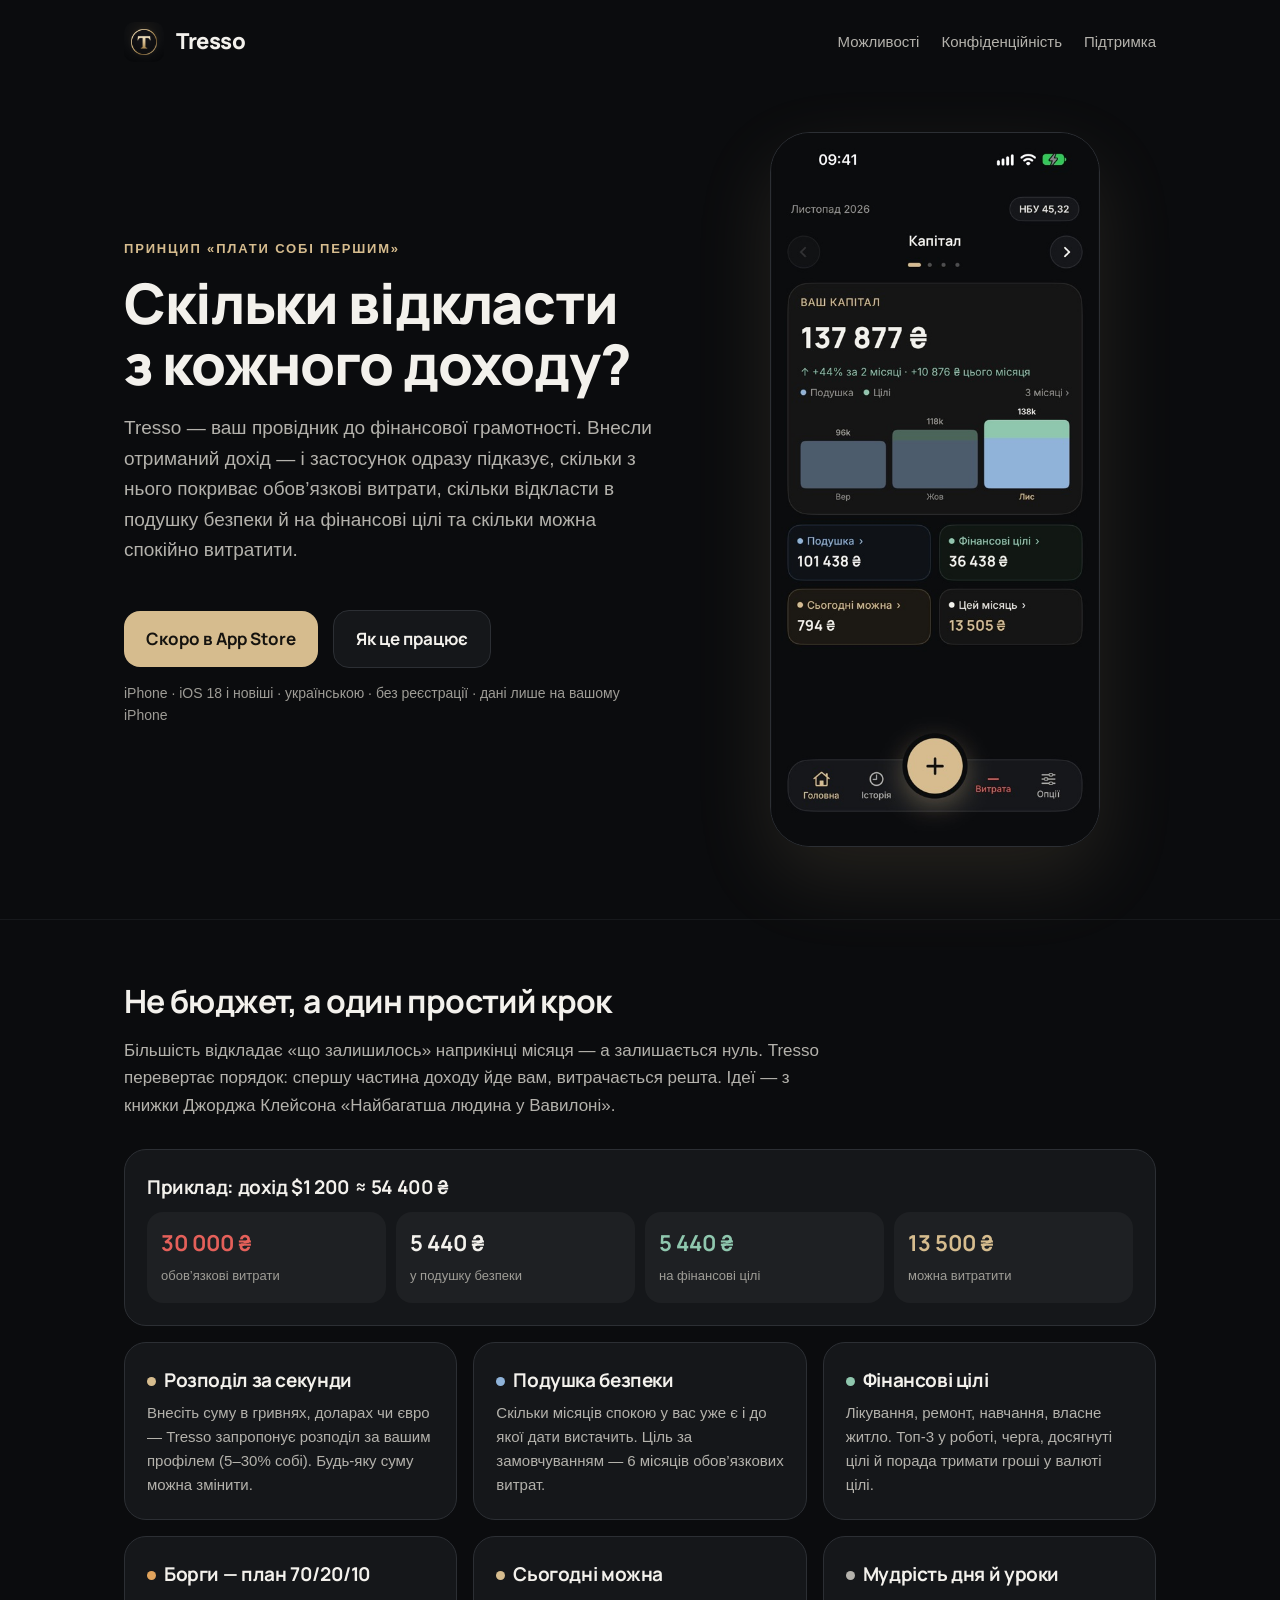
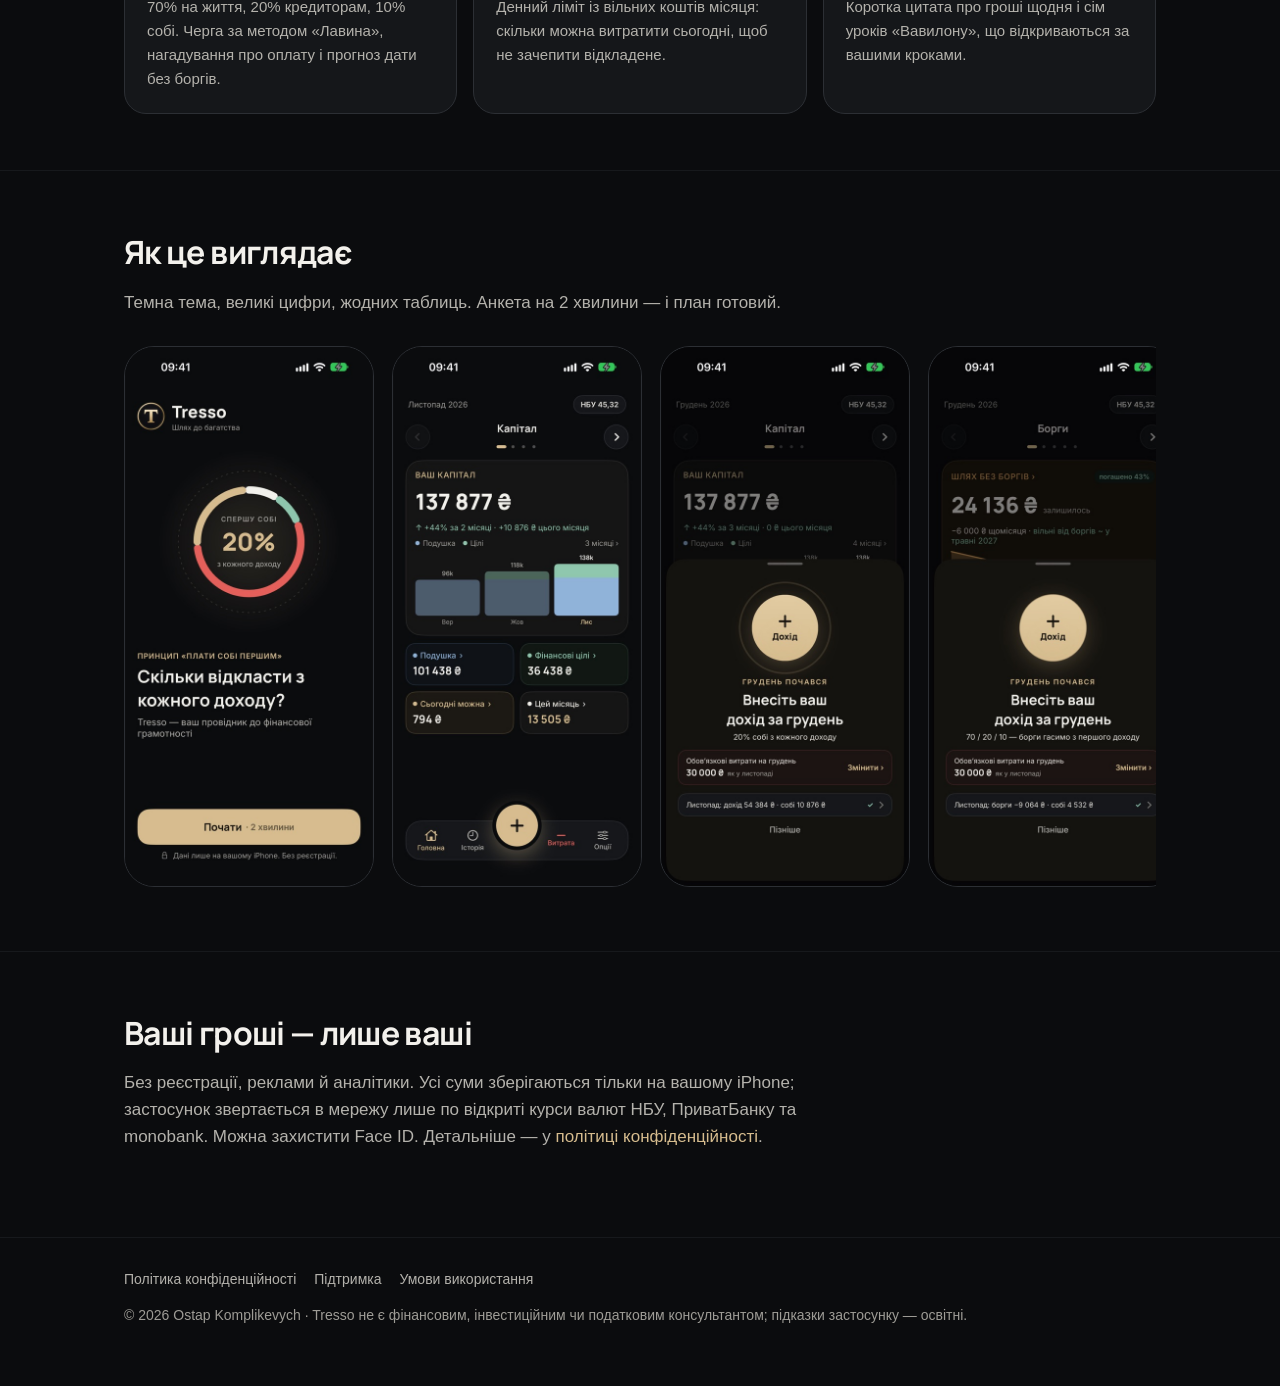
==== index.html @ 22d1ff24 "Tresso website: landing, privacy policy, support, terms Co-Authored-By: Claude Opus 5.5 <noreply@ant" ====
<!doctype html>
<html lang="uk">
<head>
  <meta charset="utf-8">
  <meta name="viewport" content="width=device-width, initial-scale=1">
  <title>Tresso — спершу собі з кожного доходу</title>
  <meta name="description" content="Tresso — застосунок для iPhone: вносите дохід, і він підказує, скільки покрити витрат, скільки відкласти в подушку безпеки й на фінансові цілі та скільки можна спокійно витратити. Без реєстрації, дані лише на вашому iPhone.">
  <meta property="og:title" content="Tresso — спершу собі з кожного доходу">
  <meta property="og:description" content="Розподіл доходу за принципом «Плати собі першим». Подушка безпеки, фінансові цілі, борги за методом «Лавина». Дані лише на вашому iPhone.">
  <meta property="og:image" content="assets/icon-512.png">
  <meta name="theme-color" content="#0B0C0E">
  <link rel="icon" href="assets/favicon.png">
  <link rel="apple-touch-icon" href="assets/apple-touch-icon.png">
  <link rel="stylesheet" href="assets/style.css">
</head>
<body>
  <div class="wrap">
    <header class="top">
      <a class="brand" href="./"><img src="assets/icon-512.png" alt="">Tresso</a>
      <nav><a href="#features">Можливості</a><a href="privacy.html">Конфіденційність</a><a href="support.html">Підтримка</a></nav>
    </header>

    <div class="hero">
      <div>
        <div class="eyebrow">Принцип «Плати собі першим»</div>
        <h1>Скільки відкласти з&nbsp;кожного доходу?</h1>
        <p class="lead">Tresso — ваш провідник до фінансової грамотності. Внесли отриманий дохід — і застосунок одразу підказує, скільки з нього покриває обов’язкові витрати, скільки відкласти в подушку безпеки й на фінансові цілі та скільки можна спокійно витратити.</p>
        <a class="cta" href="support.html#download">Скоро в App Store</a>
        <a class="cta secondary" href="#features">Як це працює</a>
        <p class="note">iPhone · iOS 18 і новіші · українською · без реєстрації · дані лише на вашому iPhone</p>
      </div>
      <img class="phone" src="assets/home.jpg" alt="Головний екран Tresso: капітал, подушка, фінансові цілі">
    </div>
  </div>

  <section id="features">
    <div class="wrap">
      <h2>Не бюджет, а один простий крок</h2>
      <p class="sub">Більшість відкладає «що залишилось» наприкінці місяця — а залишається нуль. Tresso перевертає порядок: спершу частина доходу йде вам, витрачається решта. Ідеї — з книжки Джорджа Клейсона «Найбагатша людина у Вавилоні».</p>
      <div class="card">
        <h3>Приклад: дохід $1 200 ≈ 54 400 ₴</h3>
        <div class="split">
          <div><b style="color:var(--red)">30 000 ₴</b><span>обов’язкові витрати</span></div>
          <div><b>5 440 ₴</b><span>у подушку безпеки</span></div>
          <div><b style="color:var(--sage)">5 440 ₴</b><span>на фінансові цілі</span></div>
          <div><b style="color:var(--gold)">13 500 ₴</b><span>можна витратити</span></div>
        </div>
      </div>
      <div class="grid" style="margin-top:16px">
        <div class="card"><h3><span class="dot" style="background:var(--gold)"></span>Розподіл за секунди</h3><p>Внесіть суму в гривнях, доларах чи євро — Tresso запропонує розподіл за вашим профілем (5–30% собі). Будь-яку суму можна змінити.</p></div>
        <div class="card"><h3><span class="dot" style="background:var(--blue)"></span>Подушка безпеки</h3><p>Скільки місяців спокою у вас уже є і до якої дати вистачить. Ціль за замовчуванням — 6 місяців обов’язкових витрат.</p></div>
        <div class="card"><h3><span class="dot" style="background:var(--sage)"></span>Фінансові цілі</h3><p>Лікування, ремонт, навчання, власне житло. Топ-3 у роботі, черга, досягнуті цілі й порада тримати гроші у валюті цілі.</p></div>
        <div class="card"><h3><span class="dot" style="background:var(--orange)"></span>Борги — план 70/20/10</h3><p>70% на життя, 20% кредиторам, 10% собі. Черга за методом «Лавина», нагадування про оплату і прогноз дати без боргів.</p></div>
        <div class="card"><h3><span class="dot" style="background:var(--gold)"></span>Сьогодні можна</h3><p>Денний ліміт із вільних коштів місяця: скільки можна витратити сьогодні, щоб не зачепити відкладене.</p></div>
        <div class="card"><h3><span class="dot" style="background:var(--muted)"></span>Мудрість дня й уроки</h3><p>Коротка цитата про гроші щодня і сім уроків «Вавилону», що відкриваються за вашими кроками.</p></div>
      </div>
    </div>
  </section>

  <section>
    <div class="wrap">
      <h2>Як це виглядає</h2>
      <p class="sub">Темна тема, великі цифри, жодних таблиць. Анкета на 2 хвилини — і план готовий.</p>
      <div class="shots">
        <img src="assets/welcome.jpg" alt="Вітальний екран: спершу собі 20% з кожного доходу" loading="lazy">
        <img src="assets/home.jpg" alt="Головний: капітал за місяцями" loading="lazy">
        <img src="assets/newmonth.jpg" alt="Новий місяць: внесіть дохід за грудень" loading="lazy">
        <img src="assets/debts.jpg" alt="Шлях без боргів" loading="lazy">
        <img src="assets/wisdom.jpg" alt="Мудрість дня" loading="lazy">
      </div>
    </div>
  </section>

  <section>
    <div class="wrap">
      <h2>Ваші гроші — лише ваші</h2>
      <p class="sub">Без реєстрації, реклами й аналітики. Усі суми зберігаються тільки на вашому iPhone; застосунок звертається в мережу лише по відкриті курси валют НБУ, ПриватБанку та monobank. Можна захистити Face ID. Детальніше — у <a href="privacy.html">політиці конфіденційності</a>.</p>
    </div>
  </section>

  <footer>
    <div class="wrap">
      <a href="privacy.html">Політика конфіденційності</a><a href="support.html">Підтримка</a><a href="terms.html">Умови використання</a>
      <p>© 2026 Ostap Komplikevych · Tresso не є фінансовим, інвестиційним чи податковим консультантом; підказки застосунку — освітні.</p>
    </div>
  </footer>
</body>
</html>
---- assets/style.css ----
@font-face { font-family: Manrope; src: url("fonts/Manrope.ttf") format("truetype"); font-weight: 200 800; font-display: swap; }
:root {
  --bg: #0B0C0E; --surface: #15171A; --raised: #1E2023; --border: #2C2F34;
  --text: #F3F1EC; --muted: #B4B2AC; --muted2: #9E9C96;
  --gold: #D6BC8E; --gold-dim: #2A2419; --sage: #8FC7AE; --blue: #8FB3D9; --red: #E5605A; --orange: #E0A35C;
}
* { box-sizing: border-box; }
html { -webkit-text-size-adjust: 100%; }
body { margin: 0; background: var(--bg); color: var(--text); font: 17px/1.6 -apple-system, BlinkMacSystemFont, "Inter", "Segoe UI", Roboto, sans-serif; }
a { color: var(--gold); text-decoration: none; }
a:hover { text-decoration: underline; }
h1, h2, h3, .brand { font-family: Manrope, -apple-system, sans-serif; letter-spacing: -0.02em; }
.wrap { max-width: 1080px; margin: 0 auto; padding: 0 24px; }
header.top { display: flex; align-items: center; justify-content: space-between; padding: 22px 0; }
.brand { display: flex; align-items: center; gap: 12px; font-weight: 800; font-size: 22px; color: var(--text); }
.brand img { width: 40px; height: 40px; border-radius: 10px; }
nav a { color: var(--muted); margin-left: 22px; font-size: 15px; }
.hero { display: grid; grid-template-columns: 1.1fr .9fr; gap: 48px; align-items: center; padding: 48px 0 72px; }
.eyebrow { color: var(--gold); text-transform: uppercase; letter-spacing: .14em; font-size: 13px; font-weight: 600; }
.hero h1 { font-size: clamp(36px, 5vw, 56px); line-height: 1.08; margin: 14px 0 18px; font-weight: 800; }
.hero p.lead { color: var(--muted); font-size: 19px; max-width: 34em; }
.cta { display: inline-flex; align-items: center; gap: 10px; margin-top: 26px; padding: 14px 22px; border-radius: 16px; background: var(--gold); color: #15130F; font-weight: 700; font-family: Manrope, sans-serif; }
.cta.secondary { background: var(--surface); color: var(--text); border: 1px solid var(--border); margin-left: 10px; }
.cta:hover { text-decoration: none; filter: brightness(1.05); }
.note { color: var(--muted2); font-size: 14px; margin-top: 14px; }
.phone { width: 100%; max-width: 330px; justify-self: center; border-radius: 40px; border: 1px solid var(--border); box-shadow: 0 30px 80px rgba(214,188,142,.12); }
section { padding: 56px 0; border-top: 1px solid #17191c; }
section h2 { font-size: 32px; margin: 0 0 10px; }
section p.sub { color: var(--muted); margin: 0 0 30px; max-width: 42em; }
.grid { display: grid; grid-template-columns: repeat(3, 1fr); gap: 16px; }
.card { background: var(--surface); border: 1px solid var(--border); border-radius: 22px; padding: 22px; }
.card h3 { margin: 0 0 6px; font-size: 19px; }
.card p { margin: 0; color: var(--muted); font-size: 15px; }
.dot { display: inline-block; width: 9px; height: 9px; border-radius: 50%; margin-right: 8px; vertical-align: middle; }
.shots { display: flex; gap: 18px; overflow-x: auto; padding-bottom: 8px; scroll-snap-type: x mandatory; }
.shots img { width: 250px; flex: none; border-radius: 30px; border: 1px solid var(--border); scroll-snap-align: start; }
.split { display: grid; grid-template-columns: repeat(4, 1fr); gap: 10px; margin-top: 10px; }
.split div { background: var(--raised); border-radius: 16px; padding: 14px; }
.split b { display: block; font-family: Manrope, sans-serif; font-size: 22px; }
.split span { color: var(--muted2); font-size: 13px; }
footer { border-top: 1px solid #17191c; padding: 30px 0 46px; color: var(--muted2); font-size: 14px; }
footer a { color: var(--muted); margin-right: 18px; }
.doc { max-width: 760px; padding: 24px 0 64px; }
.doc h1 { font-size: 38px; margin: 10px 0 6px; }
.doc h2 { font-size: 22px; margin: 34px 0 8px; }
.doc p, .doc li { color: #E9E6DF; }
.doc .updated { color: var(--muted2); font-size: 14px; }
.doc table { width: 100%; border-collapse: collapse; margin: 12px 0; font-size: 15px; }
.doc td, .doc th { text-align: left; border-bottom: 1px solid var(--border); padding: 10px 8px; vertical-align: top; }
.doc th { color: var(--muted2); font-weight: 600; }
.lang { color: var(--muted2); font-size: 14px; }
details { background: var(--surface); border: 1px solid var(--border); border-radius: 16px; padding: 14px 18px; margin: 10px 0; }
summary { cursor: pointer; font-weight: 600; }
@media (max-width: 820px) {
  .hero { grid-template-columns: 1fr; padding-top: 18px; }
  .grid { grid-template-columns: 1fr; }
  .split { grid-template-columns: repeat(2, 1fr); }
  nav a { margin-left: 14px; }
}
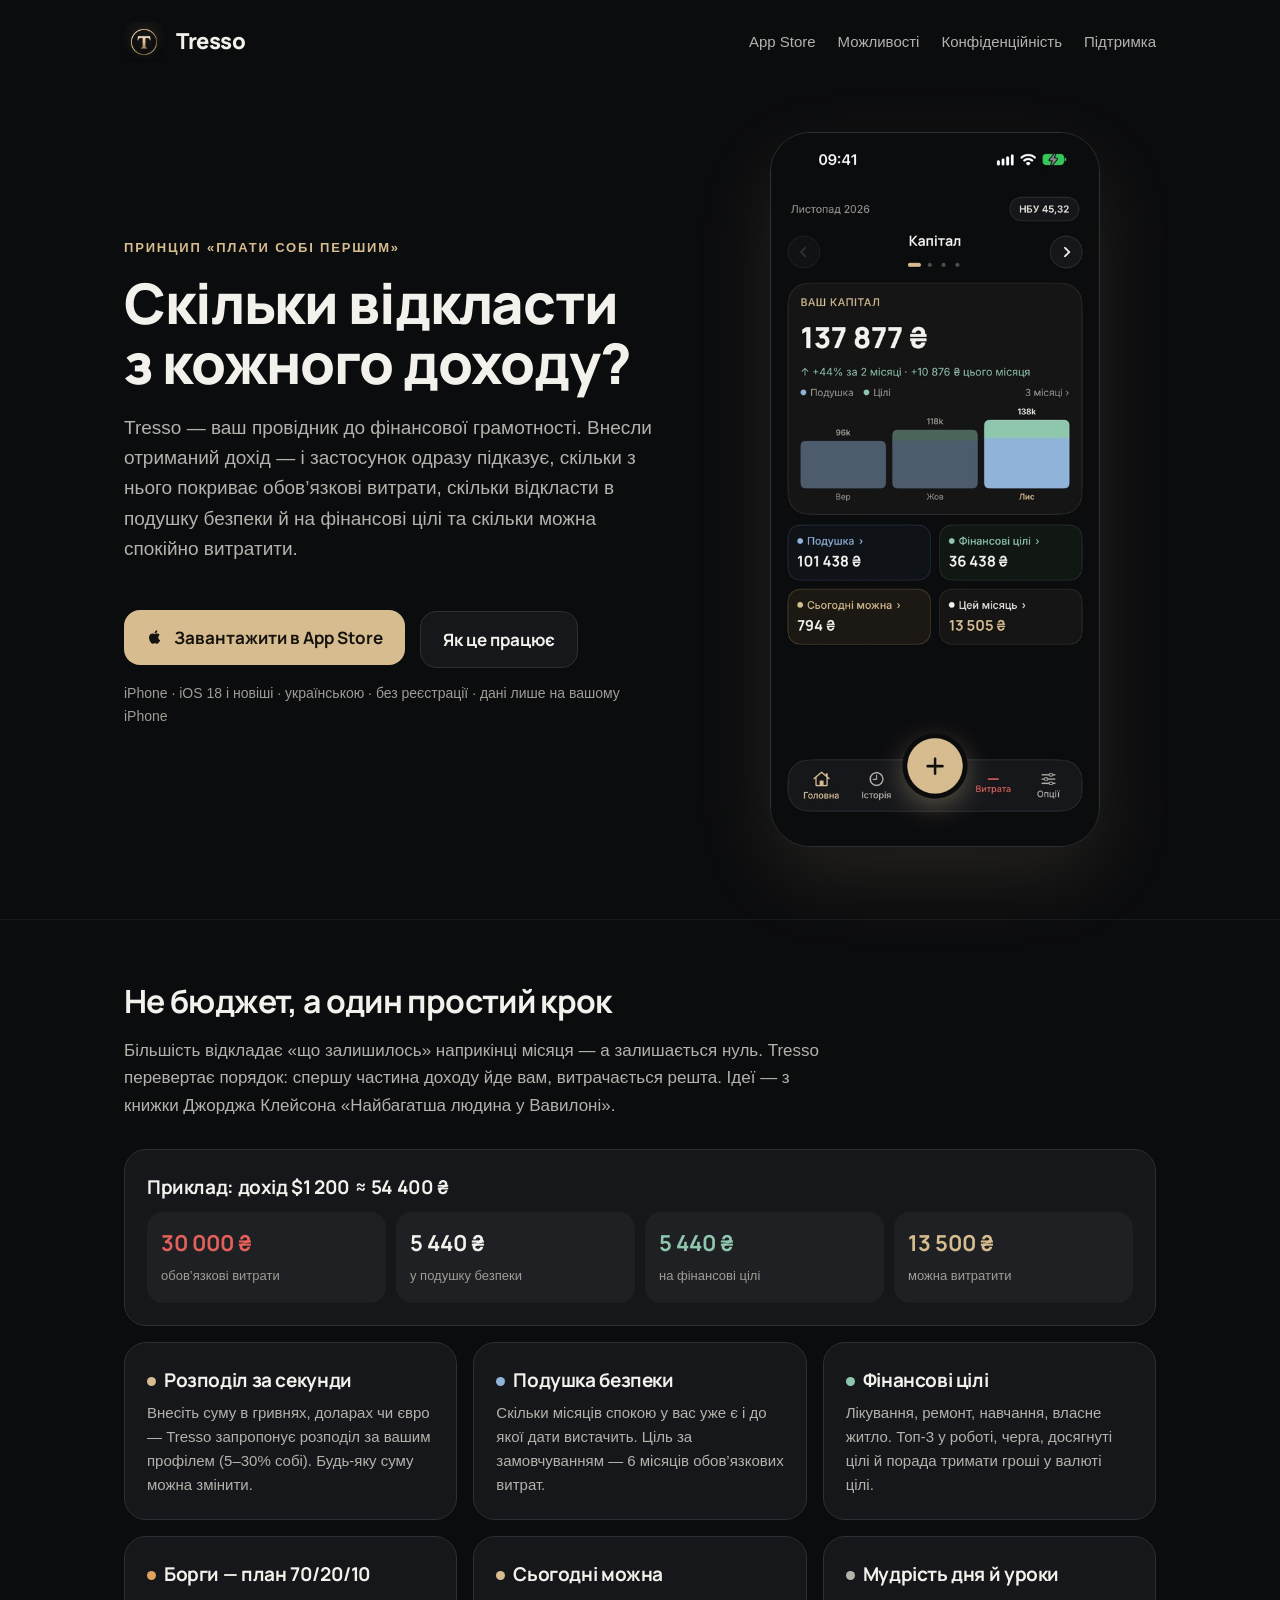
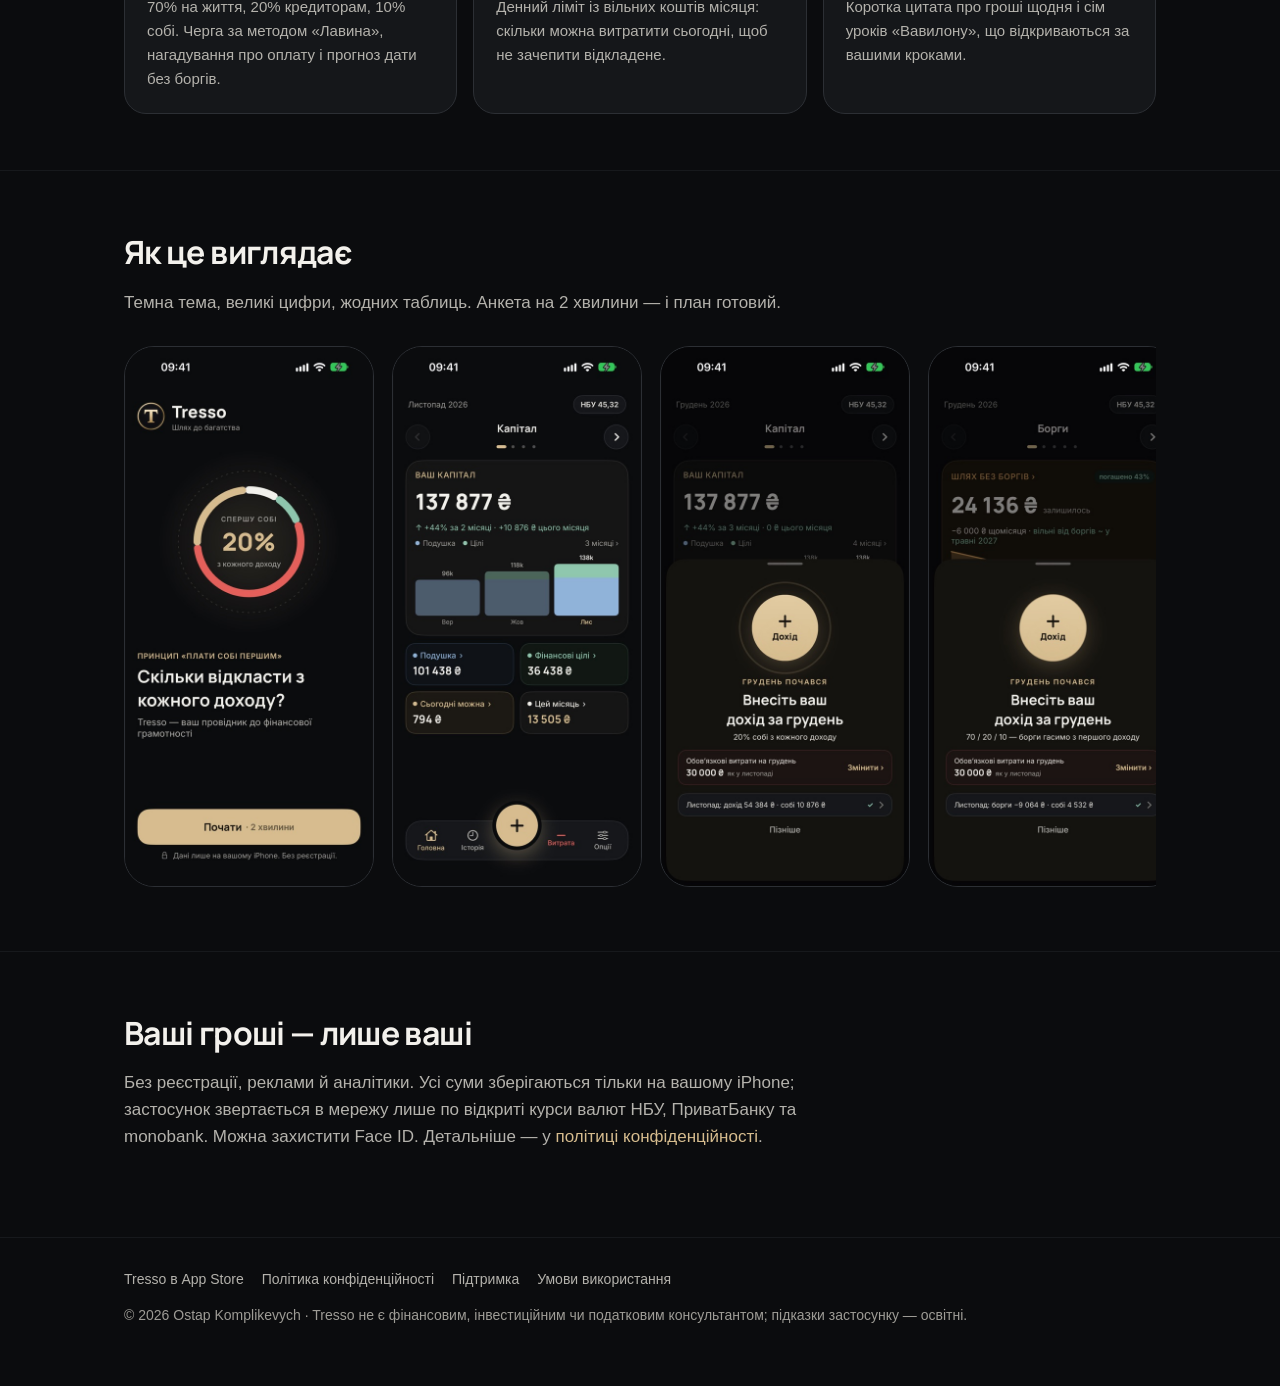
==== commit faa9cc0c: "App Store link: hero button, nav, footer, support page, Safari smart banner Co-Authored-By: Claude O" ====
--- a/index.html
+++ b/index.html
@@ -9,6 +9,7 @@
   <meta property="og:description" content="Розподіл доходу за принципом «Плати собі першим». Подушка безпеки, фінансові цілі, борги за методом «Лавина». Дані лише на вашому iPhone.">
   <meta property="og:image" content="assets/icon-512.png">
   <meta name="theme-color" content="#0B0C0E">
+  <meta name="apple-itunes-app" content="app-id=6835230942">
   <link rel="icon" href="assets/favicon.png">
   <link rel="apple-touch-icon" href="assets/apple-touch-icon.png">
   <link rel="stylesheet" href="assets/style.css">
@@ -17,7 +18,7 @@
   <div class="wrap">
     <header class="top">
       <a class="brand" href="./"><img src="assets/icon-512.png" alt="">Tresso</a>
-      <nav><a href="#features">Можливості</a><a href="privacy.html">Конфіденційність</a><a href="support.html">Підтримка</a></nav>
+      <nav><a href="https://apps.apple.com/us/app/tresso-%D1%88%D0%BB%D1%8F%D1%85-%D0%B4%D0%BE-%D0%B1%D0%B0%D0%B3%D0%B0%D1%82%D1%81%D1%82%D0%B2%D0%B0/id6835230942">App Store</a><a href="#features">Можливості</a><a href="privacy.html">Конфіденційність</a><a href="support.html">Підтримка</a></nav>
     </header>
 
     <div class="hero">
@@ -25,7 +26,7 @@
         <div class="eyebrow">Принцип «Плати собі першим»</div>
         <h1>Скільки відкласти з&nbsp;кожного доходу?</h1>
         <p class="lead">Tresso — ваш провідник до фінансової грамотності. Внесли отриманий дохід — і застосунок одразу підказує, скільки з нього покриває обов’язкові витрати, скільки відкласти в подушку безпеки й на фінансові цілі та скільки можна спокійно витратити.</p>
-        <a class="cta" href="support.html#download">Скоро в App Store</a>
+        <a class="cta" href="https://apps.apple.com/us/app/tresso-%D1%88%D0%BB%D1%8F%D1%85-%D0%B4%D0%BE-%D0%B1%D0%B0%D0%B3%D0%B0%D1%82%D1%81%D1%82%D0%B2%D0%B0/id6835230942"><svg width="18" height="18" viewBox="0 0 24 24" fill="currentColor" aria-hidden="true"><path d="M16.37 12.6c-.02-2.3 1.88-3.4 1.96-3.46-1.07-1.56-2.73-1.77-3.32-1.8-1.41-.14-2.76.83-3.47.83-.72 0-1.82-.81-3-.79-1.54.02-2.96.9-3.75 2.27-1.6 2.78-.41 6.88 1.15 9.13.76 1.1 1.67 2.34 2.86 2.3 1.15-.05 1.58-.74 2.97-.74 1.38 0 1.77.74 2.98.72 1.23-.02 2.01-1.12 2.76-2.23.87-1.28 1.23-2.52 1.25-2.58-.03-.01-2.4-.92-2.42-3.65zM14.1 5.86c.63-.77 1.06-1.83.94-2.89-.91.04-2.02.61-2.67 1.37-.58.67-1.1 1.76-.96 2.8 1.02.08 2.06-.52 2.69-1.28z"/></svg>Завантажити в App Store</a>
         <a class="cta secondary" href="#features">Як це працює</a>
         <p class="note">iPhone · iOS 18 і новіші · українською · без реєстрації · дані лише на вашому iPhone</p>
       </div>
@@ -80,7 +81,7 @@
 
   <footer>
     <div class="wrap">
-      <a href="privacy.html">Політика конфіденційності</a><a href="support.html">Підтримка</a><a href="terms.html">Умови використання</a>
+      <a href="https://apps.apple.com/us/app/tresso-%D1%88%D0%BB%D1%8F%D1%85-%D0%B4%D0%BE-%D0%B1%D0%B0%D0%B3%D0%B0%D1%82%D1%81%D1%82%D0%B2%D0%B0/id6835230942">Tresso в App Store</a><a href="privacy.html">Політика конфіденційності</a><a href="support.html">Підтримка</a><a href="terms.html">Умови використання</a>
       <p>© 2026 Ostap Komplikevych · Tresso не є фінансовим, інвестиційним чи податковим консультантом; підказки застосунку — освітні.</p>
     </div>
   </footer>
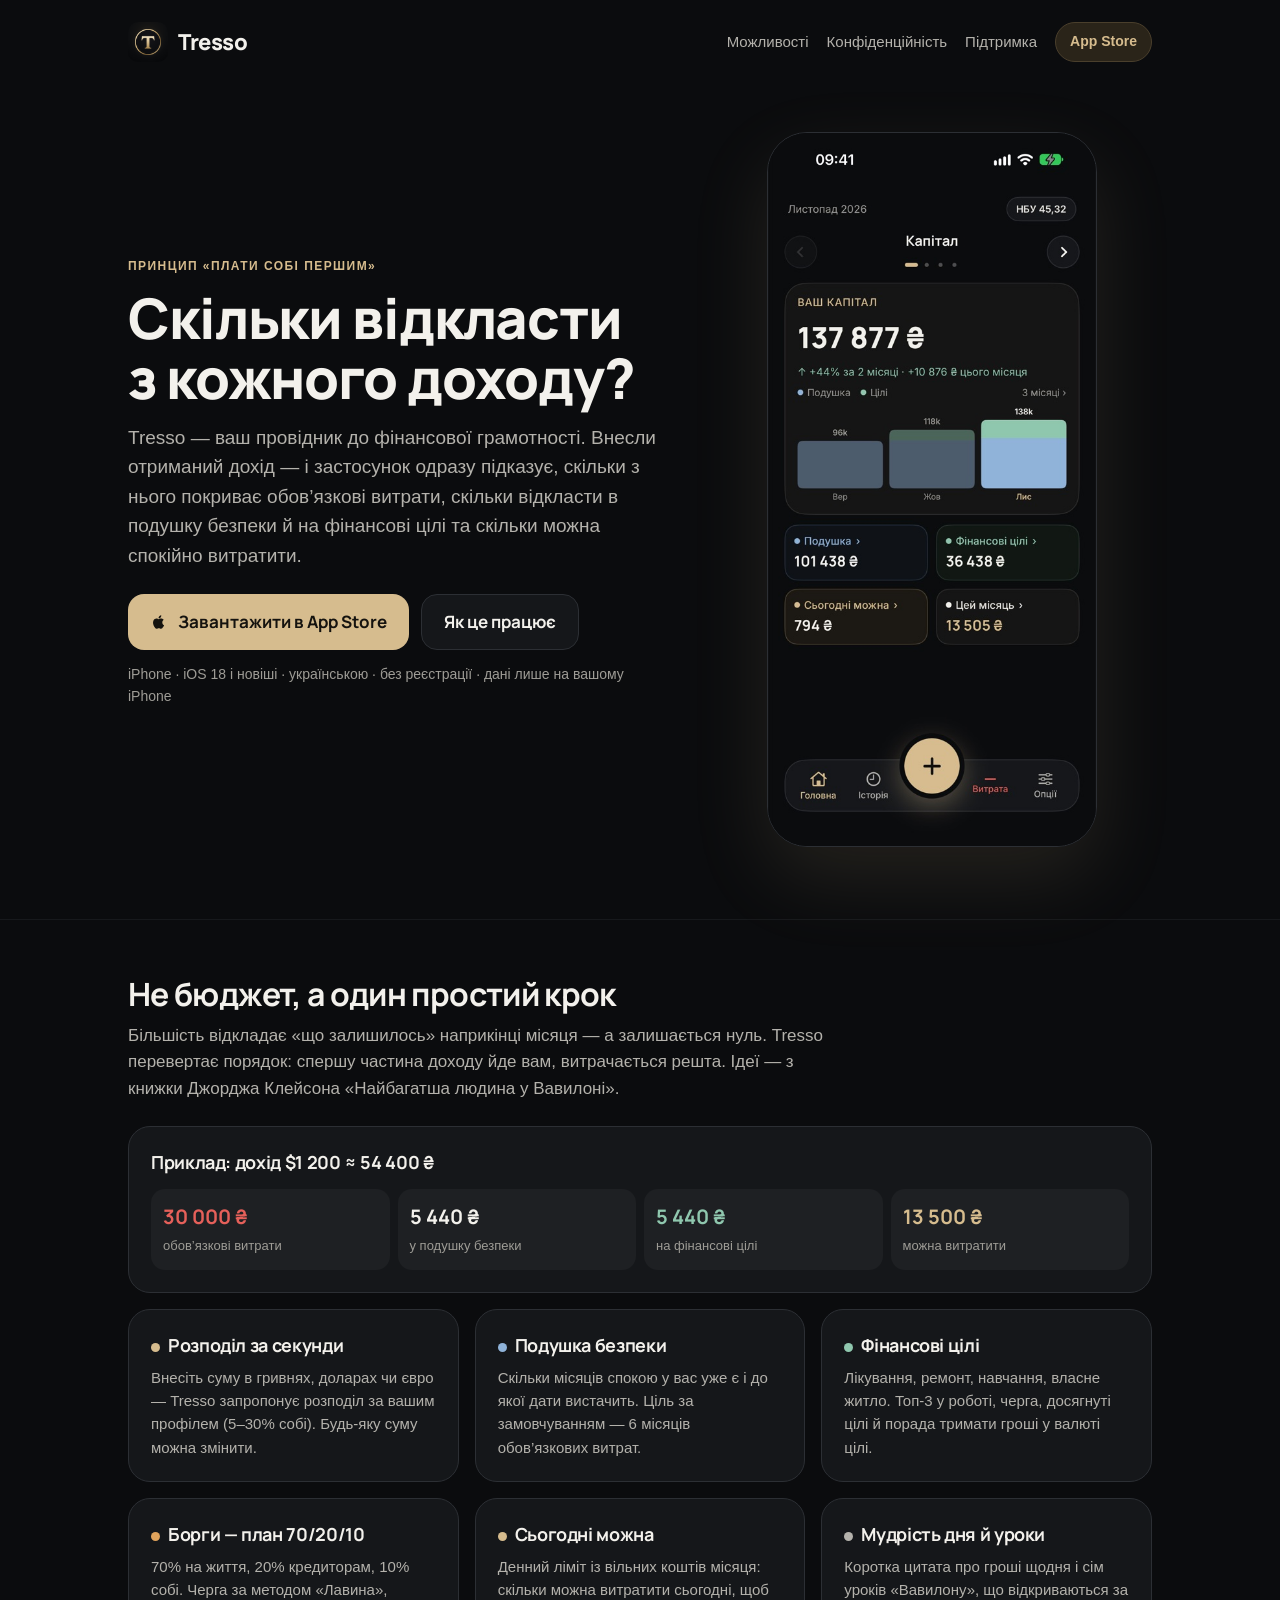
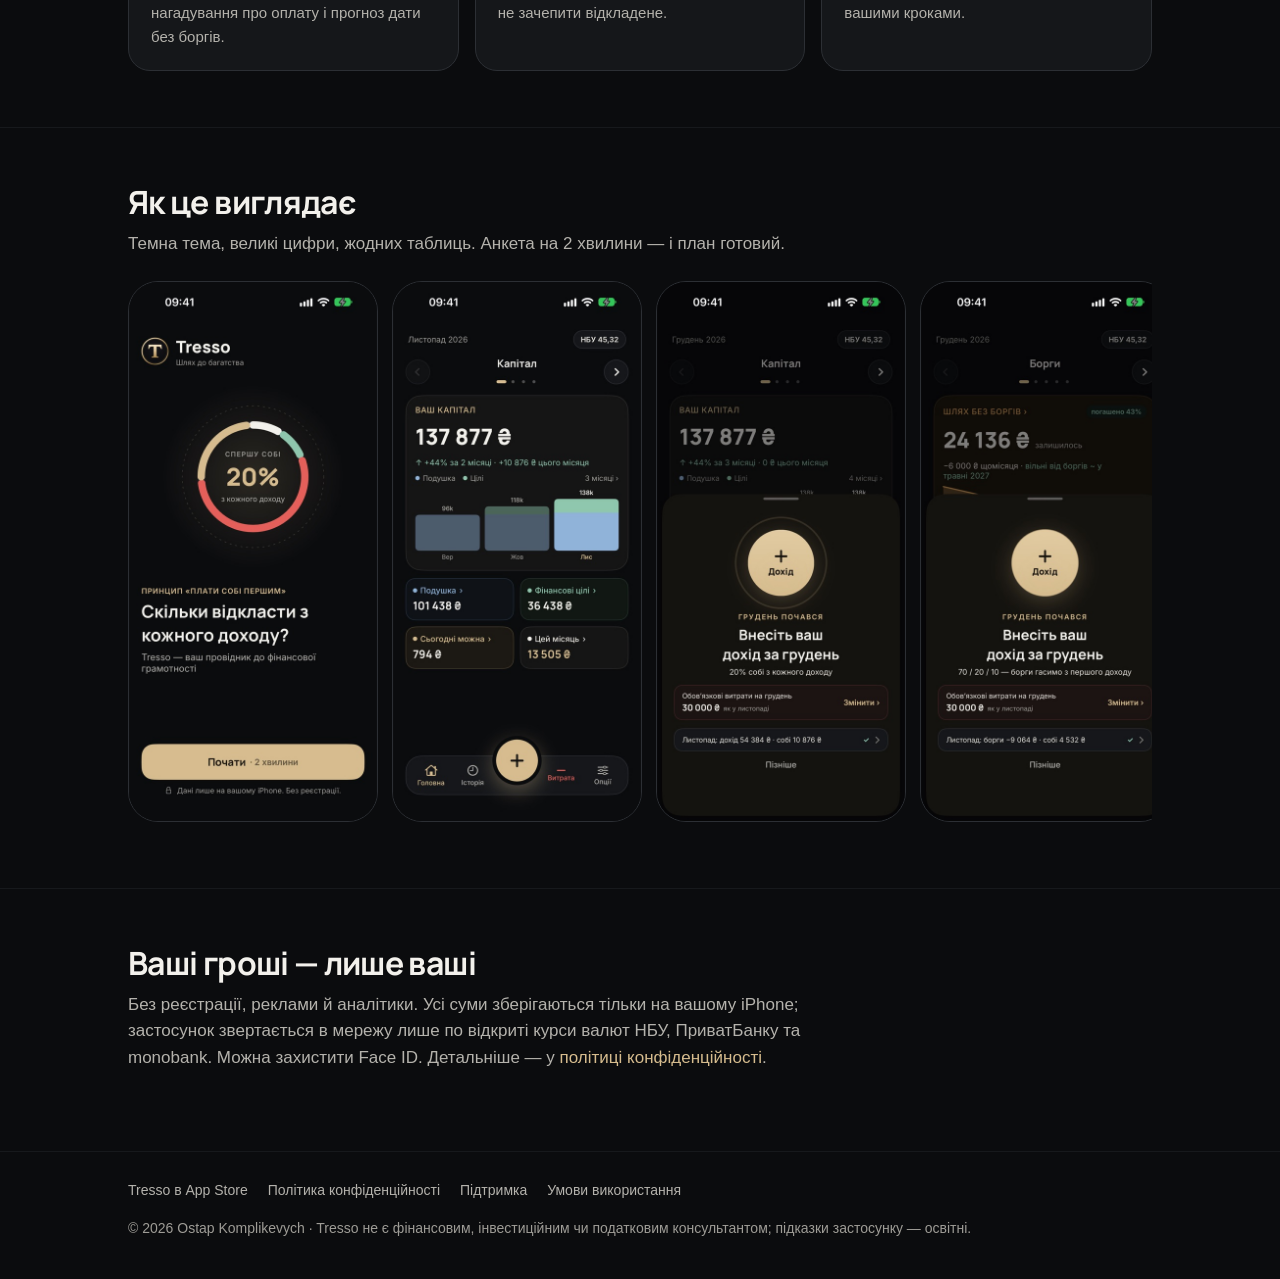
==== commit 450301f8: "Responsive layout: mobile-first CSS, compact header with App Store pill, stacked CTAs, safe areas, e" ====
--- a/index.html
+++ b/index.html
@@ -2,7 +2,7 @@
 <html lang="uk">
 <head>
   <meta charset="utf-8">
-  <meta name="viewport" content="width=device-width, initial-scale=1">
+  <meta name="viewport" content="width=device-width, initial-scale=1, viewport-fit=cover">
   <title>Tresso — спершу собі з кожного доходу</title>
   <meta name="description" content="Tresso — застосунок для iPhone: вносите дохід, і він підказує, скільки покрити витрат, скільки відкласти в подушку безпеки й на фінансові цілі та скільки можна спокійно витратити. Без реєстрації, дані лише на вашому iPhone.">
   <meta property="og:title" content="Tresso — спершу собі з кожного доходу">
@@ -18,7 +18,7 @@
   <div class="wrap">
     <header class="top">
       <a class="brand" href="./"><img src="assets/icon-512.png" alt="">Tresso</a>
-      <nav><a href="https://apps.apple.com/us/app/tresso-%D1%88%D0%BB%D1%8F%D1%85-%D0%B4%D0%BE-%D0%B1%D0%B0%D0%B3%D0%B0%D1%82%D1%81%D1%82%D0%B2%D0%B0/id6835230942">App Store</a><a href="#features">Можливості</a><a href="privacy.html">Конфіденційність</a><a href="support.html">Підтримка</a></nav>
+      <nav><a class="nav-link" href="#features">Можливості</a><a class="nav-link" href="privacy.html">Конфіденційність</a><a class="nav-link" href="support.html">Підтримка</a><a class="pill" href="https://apps.apple.com/us/app/tresso-%D1%88%D0%BB%D1%8F%D1%85-%D0%B4%D0%BE-%D0%B1%D0%B0%D0%B3%D0%B0%D1%82%D1%81%D1%82%D0%B2%D0%B0/id6835230942">App Store</a></nav>
     </header>
 
     <div class="hero">
@@ -26,8 +26,10 @@
         <div class="eyebrow">Принцип «Плати собі першим»</div>
         <h1>Скільки відкласти з&nbsp;кожного доходу?</h1>
         <p class="lead">Tresso — ваш провідник до фінансової грамотності. Внесли отриманий дохід — і застосунок одразу підказує, скільки з нього покриває обов’язкові витрати, скільки відкласти в подушку безпеки й на фінансові цілі та скільки можна спокійно витратити.</p>
-        <a class="cta" href="https://apps.apple.com/us/app/tresso-%D1%88%D0%BB%D1%8F%D1%85-%D0%B4%D0%BE-%D0%B1%D0%B0%D0%B3%D0%B0%D1%82%D1%81%D1%82%D0%B2%D0%B0/id6835230942"><svg width="18" height="18" viewBox="0 0 24 24" fill="currentColor" aria-hidden="true"><path d="M16.37 12.6c-.02-2.3 1.88-3.4 1.96-3.46-1.07-1.56-2.73-1.77-3.32-1.8-1.41-.14-2.76.83-3.47.83-.72 0-1.82-.81-3-.79-1.54.02-2.96.9-3.75 2.27-1.6 2.78-.41 6.88 1.15 9.13.76 1.1 1.67 2.34 2.86 2.3 1.15-.05 1.58-.74 2.97-.74 1.38 0 1.77.74 2.98.72 1.23-.02 2.01-1.12 2.76-2.23.87-1.28 1.23-2.52 1.25-2.58-.03-.01-2.4-.92-2.42-3.65zM14.1 5.86c.63-.77 1.06-1.83.94-2.89-.91.04-2.02.61-2.67 1.37-.58.67-1.1 1.76-.96 2.8 1.02.08 2.06-.52 2.69-1.28z"/></svg>Завантажити в App Store</a>
+        <div class="actions">
+          <a class="cta" href="https://apps.apple.com/us/app/tresso-%D1%88%D0%BB%D1%8F%D1%85-%D0%B4%D0%BE-%D0%B1%D0%B0%D0%B3%D0%B0%D1%82%D1%81%D1%82%D0%B2%D0%B0/id6835230942"><svg width="18" height="18" viewBox="0 0 24 24" fill="currentColor" aria-hidden="true"><path d="M16.37 12.6c-.02-2.3 1.88-3.4 1.96-3.46-1.07-1.56-2.73-1.77-3.32-1.8-1.41-.14-2.76.83-3.47.83-.72 0-1.82-.81-3-.79-1.54.02-2.96.9-3.75 2.27-1.6 2.78-.41 6.88 1.15 9.13.76 1.1 1.67 2.34 2.86 2.3 1.15-.05 1.58-.74 2.97-.74 1.38 0 1.77.74 2.98.72 1.23-.02 2.01-1.12 2.76-2.23.87-1.28 1.23-2.52 1.25-2.58-.03-.01-2.4-.92-2.42-3.65zM14.1 5.86c.63-.77 1.06-1.83.94-2.89-.91.04-2.02.61-2.67 1.37-.58.67-1.1 1.76-.96 2.8 1.02.08 2.06-.52 2.69-1.28z"/></svg>Завантажити в App Store</a>
         <a class="cta secondary" href="#features">Як це працює</a>
+        </div>
         <p class="note">iPhone · iOS 18 і новіші · українською · без реєстрації · дані лише на вашому iPhone</p>
       </div>
       <img class="phone" src="assets/home.jpg" alt="Головний екран Tresso: капітал, подушка, фінансові цілі">
@@ -81,7 +83,7 @@
 
   <footer>
     <div class="wrap">
-      <a href="https://apps.apple.com/us/app/tresso-%D1%88%D0%BB%D1%8F%D1%85-%D0%B4%D0%BE-%D0%B1%D0%B0%D0%B3%D0%B0%D1%82%D1%81%D1%82%D0%B2%D0%B0/id6835230942">Tresso в App Store</a><a href="privacy.html">Політика конфіденційності</a><a href="support.html">Підтримка</a><a href="terms.html">Умови використання</a>
+      <div class="links"><a href="https://apps.apple.com/us/app/tresso-%D1%88%D0%BB%D1%8F%D1%85-%D0%B4%D0%BE-%D0%B1%D0%B0%D0%B3%D0%B0%D1%82%D1%81%D1%82%D0%B2%D0%B0/id6835230942">Tresso в App Store</a><a href="privacy.html">Політика конфіденційності</a><a href="support.html">Підтримка</a><a href="terms.html">Умови використання</a></div>
       <p>© 2026 Ostap Komplikevych · Tresso не є фінансовим, інвестиційним чи податковим консультантом; підказки застосунку — освітні.</p>
     </div>
   </footer>
--- a/assets/style.css
+++ b/assets/style.css
@@ -1,59 +1,132 @@
+/* Tresso — сайт-візитка. Мобільна верстка за замовчуванням, ширші екрани — через min-width. */
 @font-face { font-family: Manrope; src: url("fonts/Manrope.ttf") format("truetype"); font-weight: 200 800; font-display: swap; }
 :root {
   --bg: #0B0C0E; --surface: #15171A; --raised: #1E2023; --border: #2C2F34;
   --text: #F3F1EC; --muted: #B4B2AC; --muted2: #9E9C96;
   --gold: #D6BC8E; --gold-dim: #2A2419; --sage: #8FC7AE; --blue: #8FB3D9; --red: #E5605A; --orange: #E0A35C;
+  --pad: 20px;
 }
 * { box-sizing: border-box; }
-html { -webkit-text-size-adjust: 100%; }
-body { margin: 0; background: var(--bg); color: var(--text); font: 17px/1.6 -apple-system, BlinkMacSystemFont, "Inter", "Segoe UI", Roboto, sans-serif; }
+html { -webkit-text-size-adjust: 100%; scroll-behavior: smooth; }
+body {
+  margin: 0; background: var(--bg); color: var(--text); overflow-x: hidden;
+  font: 16px/1.55 -apple-system, BlinkMacSystemFont, "Inter", "Segoe UI", Roboto, sans-serif;
+  -webkit-font-smoothing: antialiased;
+}
+img { max-width: 100%; height: auto; display: block; }
 a { color: var(--gold); text-decoration: none; }
 a:hover { text-decoration: underline; }
 h1, h2, h3, .brand { font-family: Manrope, -apple-system, sans-serif; letter-spacing: -0.02em; }
-.wrap { max-width: 1080px; margin: 0 auto; padding: 0 24px; }
-header.top { display: flex; align-items: center; justify-content: space-between; padding: 22px 0; }
-.brand { display: flex; align-items: center; gap: 12px; font-weight: 800; font-size: 22px; color: var(--text); }
-.brand img { width: 40px; height: 40px; border-radius: 10px; }
-nav a { color: var(--muted); margin-left: 22px; font-size: 15px; }
-.hero { display: grid; grid-template-columns: 1.1fr .9fr; gap: 48px; align-items: center; padding: 48px 0 72px; }
-.eyebrow { color: var(--gold); text-transform: uppercase; letter-spacing: .14em; font-size: 13px; font-weight: 600; }
-.hero h1 { font-size: clamp(36px, 5vw, 56px); line-height: 1.08; margin: 14px 0 18px; font-weight: 800; }
-.hero p.lead { color: var(--muted); font-size: 19px; max-width: 34em; }
-.cta { display: inline-flex; align-items: center; gap: 10px; margin-top: 26px; padding: 14px 22px; border-radius: 16px; background: var(--gold); color: #15130F; font-weight: 700; font-family: Manrope, sans-serif; }
-.cta.secondary { background: var(--surface); color: var(--text); border: 1px solid var(--border); margin-left: 10px; }
+.wrap {
+  max-width: 1080px; margin: 0 auto;
+  padding-left: max(var(--pad), env(safe-area-inset-left)); padding-right: max(var(--pad), env(safe-area-inset-right));
+}
+
+/* Шапка: на телефоні — лише логотип і кнопка App Store */
+header.top { display: flex; align-items: center; justify-content: space-between; gap: 12px; padding: 16px 0; padding-top: max(16px, env(safe-area-inset-top)); }
+.brand { display: flex; align-items: center; gap: 10px; font-weight: 800; font-size: 20px; color: var(--text); flex: none; }
+.brand:hover { text-decoration: none; }
+.brand img { width: 36px; height: 36px; border-radius: 9px; }
+nav { display: flex; align-items: center; gap: 18px; min-width: 0; }
+.nav-link { display: none; color: var(--muted); font-size: 15px; white-space: nowrap; }
+.pill {
+  display: inline-flex; align-items: center; white-space: nowrap; padding: 8px 14px; border-radius: 999px;
+  background: var(--gold-dim); color: var(--gold); border: 1px solid #4A3F2C; font-weight: 600; font-size: 14px;
+}
+.pill:hover { text-decoration: none; filter: brightness(1.1); }
+
+/* Перший екран */
+.hero { display: grid; grid-template-columns: 1fr; gap: 36px; align-items: center; padding: 20px 0 48px; }
+.eyebrow { color: var(--gold); text-transform: uppercase; letter-spacing: .12em; font-size: 12px; font-weight: 600; }
+.hero h1 { font-size: clamp(32px, 8.6vw, 56px); line-height: 1.08; margin: 12px 0 14px; font-weight: 800; overflow-wrap: break-word; }
+.hero p.lead { color: var(--muted); font-size: 17px; margin: 0; max-width: 34em; }
+.actions { display: flex; flex-direction: column; gap: 12px; margin: 24px 0 0; }
+.cta {
+  display: inline-flex; align-items: center; justify-content: center; gap: 10px; min-height: 52px; padding: 14px 22px; border-radius: 16px;
+  background: var(--gold); color: #15130F; font-weight: 700; font-family: Manrope, sans-serif; font-size: 17px; text-align: center;
+}
+.cta.secondary { background: var(--surface); color: var(--text); border: 1px solid var(--border); }
 .cta:hover { text-decoration: none; filter: brightness(1.05); }
 .note { color: var(--muted2); font-size: 14px; margin-top: 14px; }
-.phone { width: 100%; max-width: 330px; justify-self: center; border-radius: 40px; border: 1px solid var(--border); box-shadow: 0 30px 80px rgba(214,188,142,.12); }
-section { padding: 56px 0; border-top: 1px solid #17191c; }
-section h2 { font-size: 32px; margin: 0 0 10px; }
-section p.sub { color: var(--muted); margin: 0 0 30px; max-width: 42em; }
-.grid { display: grid; grid-template-columns: repeat(3, 1fr); gap: 16px; }
-.card { background: var(--surface); border: 1px solid var(--border); border-radius: 22px; padding: 22px; }
-.card h3 { margin: 0 0 6px; font-size: 19px; }
+.phone { width: min(78%, 330px); justify-self: center; border-radius: 34px; border: 1px solid var(--border); box-shadow: 0 30px 80px rgba(214,188,142,.12); }
+
+/* Секції */
+section { padding: 44px 0; border-top: 1px solid #17191c; }
+section h2 { font-size: clamp(26px, 6.4vw, 32px); line-height: 1.15; margin: 0 0 10px; }
+section p.sub { color: var(--muted); margin: 0 0 24px; max-width: 42em; }
+.grid { display: grid; grid-template-columns: 1fr; gap: 12px; }
+.card { background: var(--surface); border: 1px solid var(--border); border-radius: 20px; padding: 18px; }
+.card h3 { margin: 0 0 6px; font-size: 18px; }
 .card p { margin: 0; color: var(--muted); font-size: 15px; }
 .dot { display: inline-block; width: 9px; height: 9px; border-radius: 50%; margin-right: 8px; vertical-align: middle; }
-.shots { display: flex; gap: 18px; overflow-x: auto; padding-bottom: 8px; scroll-snap-type: x mandatory; }
-.shots img { width: 250px; flex: none; border-radius: 30px; border: 1px solid var(--border); scroll-snap-align: start; }
-.split { display: grid; grid-template-columns: repeat(4, 1fr); gap: 10px; margin-top: 10px; }
-.split div { background: var(--raised); border-radius: 16px; padding: 14px; }
-.split b { display: block; font-family: Manrope, sans-serif; font-size: 22px; }
+.split { display: grid; grid-template-columns: repeat(2, minmax(0, 1fr)); gap: 8px; margin-top: 12px; }
+.split div { background: var(--raised); border-radius: 14px; padding: 12px; min-width: 0; }
+.split b { display: block; font-family: Manrope, sans-serif; font-size: 20px; white-space: nowrap; }
 .split span { color: var(--muted2); font-size: 13px; }
-footer { border-top: 1px solid #17191c; padding: 30px 0 46px; color: var(--muted2); font-size: 14px; }
-footer a { color: var(--muted); margin-right: 18px; }
-.doc { max-width: 760px; padding: 24px 0 64px; }
-.doc h1 { font-size: 38px; margin: 10px 0 6px; }
-.doc h2 { font-size: 22px; margin: 34px 0 8px; }
-.doc p, .doc li { color: #E9E6DF; }
+
+/* Скриншоти: горизонтальна стрічка до краю екрана */
+.shots {
+  display: flex; gap: 14px; overflow-x: auto; scroll-snap-type: x mandatory; -webkit-overflow-scrolling: touch;
+  margin: 0 calc(-1 * var(--pad)); padding: 0 var(--pad) 10px; scrollbar-width: none;
+}
+.shots::-webkit-scrollbar { display: none; }
+.shots img { width: 64vw; max-width: 250px; flex: none; border-radius: 26px; border: 1px solid var(--border); scroll-snap-align: center; }
+
+/* Футер */
+footer { border-top: 1px solid #17191c; padding: 28px 0 40px; padding-bottom: max(40px, env(safe-area-inset-bottom)); color: var(--muted2); font-size: 14px; }
+footer .links { display: flex; flex-wrap: wrap; gap: 10px 20px; }
+footer a { color: var(--muted); }
+footer p { margin: 16px 0 0; }
+
+/* Документи: політика, підтримка, умови */
+.doc { max-width: 760px; padding: 8px 0 48px; }
+.doc h1 { font-size: clamp(28px, 7.4vw, 38px); line-height: 1.15; margin: 10px 0 6px; overflow-wrap: break-word; }
+.doc h2 { font-size: 20px; margin: 30px 0 8px; }
+.doc p, .doc li { color: #E9E6DF; overflow-wrap: break-word; }
+.doc ul { padding-left: 20px; }
 .doc .updated { color: var(--muted2); font-size: 14px; }
-.doc table { width: 100%; border-collapse: collapse; margin: 12px 0; font-size: 15px; }
+.table-wrap { overflow-x: auto; -webkit-overflow-scrolling: touch; margin: 12px 0; }
+.doc table { width: 100%; border-collapse: collapse; font-size: 15px; }
 .doc td, .doc th { text-align: left; border-bottom: 1px solid var(--border); padding: 10px 8px; vertical-align: top; }
 .doc th { color: var(--muted2); font-weight: 600; }
+.doc td:first-child { white-space: nowrap; font-weight: 600; }
+.doc hr { border: 0; border-top: 1px solid var(--border); margin: 40px 0 10px; }
 .lang { color: var(--muted2); font-size: 14px; }
-details { background: var(--surface); border: 1px solid var(--border); border-radius: 16px; padding: 14px 18px; margin: 10px 0; }
+details { background: var(--surface); border: 1px solid var(--border); border-radius: 16px; padding: 14px 16px; margin: 10px 0; }
+details p { margin: 10px 0 0; }
 summary { cursor: pointer; font-weight: 600; }
-@media (max-width: 820px) {
-  .hero { grid-template-columns: 1fr; padding-top: 18px; }
-  .grid { grid-template-columns: 1fr; }
-  .split { grid-template-columns: repeat(2, 1fr); }
-  nav a { margin-left: 14px; }
+
+/* На телефоні таблиця дозволів — блоками, без горизонтальної прокрутки */
+@media (max-width: 559px) {
+  .doc table, .doc tbody, .doc tr, .doc td { display: block; width: 100%; }
+  .doc tr:first-child { display: none; }
+  .doc tr { border-bottom: 1px solid var(--border); padding: 10px 0; }
+  .doc td { border: 0; padding: 2px 0; }
+  .doc td:first-child { white-space: normal; }
 }
+
+@media (min-width: 560px) {
+  :root { --pad: 28px; }
+  .actions { flex-direction: row; flex-wrap: wrap; }
+  .split { grid-template-columns: repeat(4, minmax(0, 1fr)); }
+  .grid { grid-template-columns: repeat(2, 1fr); }
+  .shots img { width: 230px; }
+}
+
+@media (min-width: 900px) {
+  body { font-size: 17px; }
+  .nav-link { display: inline; }
+  header.top { padding: 22px 0; }
+  .brand { font-size: 22px; }
+  .brand img { width: 40px; height: 40px; border-radius: 10px; }
+  .hero { grid-template-columns: 1.1fr .9fr; gap: 48px; padding: 48px 0 72px; }
+  .hero p.lead { font-size: 19px; }
+  .phone { width: 100%; max-width: 330px; border-radius: 40px; }
+  section { padding: 56px 0; }
+  .grid { grid-template-columns: repeat(3, 1fr); gap: 16px; }
+  .card { padding: 22px; border-radius: 22px; }
+  .shots { margin: 0; padding: 0 0 10px; }
+  .shots img { width: 250px; border-radius: 30px; }
+  .doc { padding: 24px 0 64px; }
+  .doc h2 { font-size: 22px; }
+}
